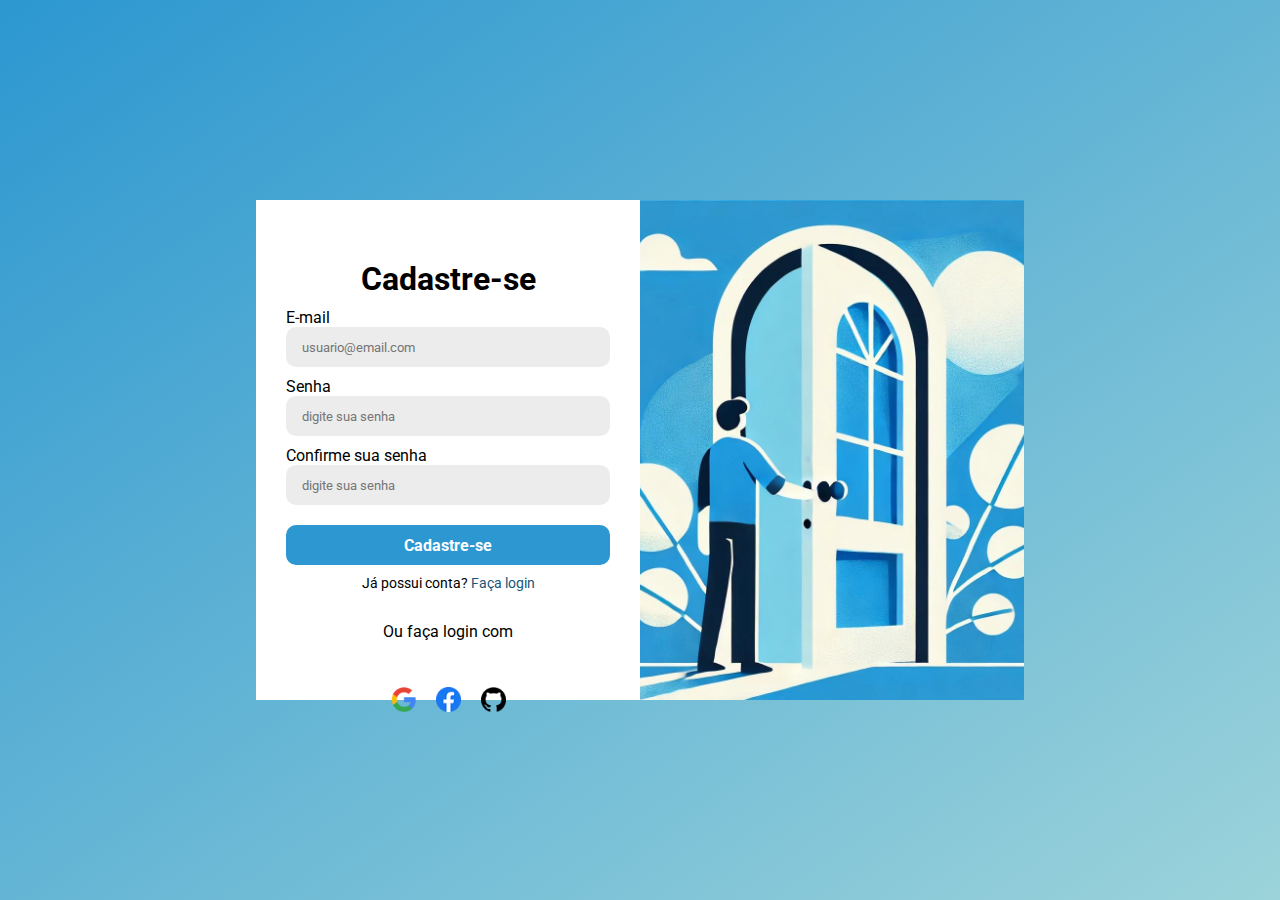
==== cadastro.html @ cd9cc807 "Initial commit" ====
<!DOCTYPE html>
<html lang="pt-br">
<head>
    <meta charset="UTF-8">
    <meta name="viewport" content="width=device-width, initial-scale=1.0">
    <title>Cadastre-se</title>
    <link rel="stylesheet" href="style/style.css">
    <link rel="stylesheet" href="style/resposividade.css">
</head>
<body>
    <main>
        <article class="container">
            <section id="imagem">
            
            </section>
            <section id="formulario">
                <h1>Cadastre-se</h1>
                <form action="cadastro.php" method="post" autocomplete="on">
                    <div class="campo">
                        <label for="e-mail">E-mail</label><br>
                        <input type="email" name="e-mail" id="e-mail" placeholder="usuario@email.com">
                    </div>
                    <div class="campo">
                        <label for="senha">Senha</label><br>
                        <input type="password" name="senha" id="senha" placeholder="digite sua senha" autocomplete="new-password">
                    </div>
                    <div class="campo">
                        <label for="confirmar-senha">Confirme sua senha</label><br>
                        <input type="password" name="confirmar-senha" id="confirmar-senha" placeholder="digite sua senha" autocomplete="current-password">
                    </div>
                </form>
                <button class="botao">Cadastre-se</button>
                <p class="fazer-login">Já possui conta? <a href="login.html" target="_self">Faça login</a></p>
                <div class="links">
                    <p>Ou faça login com</p>
                    <a href="#"><img src="image/google_icon-icons.com_62736.ico" alt="Google"></a>
                    <a href="#"><img src="image/facebook_logo_icon_147291.ico" alt="Facebook"></a>
                    <a href="#"><img src="image/github-logo_icon-icons.com_73546.ico" alt="GitHub"></a>
                    <!--Fazer a alteração do icone do github-->
                </div>
            </section>
        </article>
    </main>
</body>
</html>
---- style/style.css ----
@charset "UTF-8";

/*Versão mobile first*/

@import url('https://fonts.googleapis.com/css2?family=Roboto:ital,wght@0,100;0,300;0,400;0,500;0,700;0,900;1,100;1,300;1,400;1,500;1,700;1,900&display=swap');

:root {
    /*Cores primárias*/
    --primary: #2C97D0;
    --primary01: #165577;
    --primary02: #39BAFE;
    --primary03: #9CD3DA;
}

/*Configurações gerais e de posicionamento*/
* {
    font-family: "Roboto", serif;
    margin: 0px;
    padding: 0px;
    box-sizing: border-box;
}

body {
    background-color: var(--primary);
    width: 100vw;
    height: 100vh;
}

main {
    width: 100vw;
    height: 100vh;
    position: relative;
}

.container {
    background-color: var(--primary); 
    width: 100%;
    height: 100%;

    position: absolute;
    top: 50%;
    left: 50%;
    transform: translate(-50%, -50%);
    transition: width 0.2s ease, height 0.2s ease;
}

section#imagem {
    background: var(--primary03) url(../image/imagem-login.jpg) no-repeat center center;
    background-size: cover;
    width: 100%;
    height: 30%;
}

section#formulario {
    background-color: white;
    width: 100%;
    height: 70%;
    padding: 30px;
    border-top-left-radius: 40px;
}

#formulario h1 {
    text-align: center;
    font-size: 2em;
}

#formulario p {
    text-align: center;
    margin-bottom: 30px;
}

.campo {
    margin: 10px 0px;
}

.campo input {
    background-color: #ECECEC;
    width: 100%;
    height: 40px;
    padding-left: 16px;
    border: none;
    border-radius: 10px;
}

.campo input:focus-within {
    background-color: white;
}

.campo input[type=checkbox] {
    height: 12px;
    width: 12px;
}

.campo #nome {
    font-size: 0.9em;
}

.campo a {
    color: var(--primary01);
    text-decoration: none;
    font-size: 0.9em;
    float: right;
}

.botao {
    background-color: var(--primary);
    color: white;
    font-weight: bold;
    font-size: 1em;
    width: 100%;
    height: 40px;
    margin-top: 10px;
    border: none;
    border-radius: 10px;
    transition: 100ms ease;
    cursor: pointer;
}

.botao-voltar {
    background-color: white;
    color: var(--primary);
    font-weight: bold;
    font-size: 1em;
    width: 100%;
    height: 40px;
    border: 2px solid var(--primary);
    border-radius: 10px;
    margin-top: 10px;
    transition: 100ms ease;
    cursor: pointer;
}

.botao:hover, .botao-voltar:hover {
    background-color: var(--primary01);
    color: white;
    border: none;
}

.botao:active, .botao-voltar:active {
    background-color: #113E56;
}

.cadastre-se, .fazer-login {
    font-size: 0.9em;
    margin: 10px 0px 20px 0px;
}

.cadastre-se a, .fazer-login a {
    color: var(--primary01);
    text-decoration: none;
}

.fazer-login {
    text-align: center;
}

.links {
    text-align: center;
}

.links p {
    text-align: center;
    margin-top: 10px;
}

.links img {
    height: 25px;
    margin: 16px 8px;
}
---- style/resposividade.css ----
@charset "UTF-8";

/*Tela médias*/
@media screen and (min-width: 768px) and (max-width: 992px) {
    body {
        background-image: linear-gradient(to top left, #9CD3DA, #2C97D0);
    }
    
    .container {
        width: 80%;
        height: 500px;
    }

    section#imagem {
        float: left;
        width: 40%;
        height: 100%;
    }

    section#formulario {
        float: right;
        width: 60%;
        height: 100%;
        padding: 30px;
        border-top-left-radius: 0px;
    }

    #formulario h1 {
        margin-bottom: 30px;
    }
}

/*telas grandes*/
@media screen and (min-width: 992px) {
    body {
        background-image: linear-gradient(to top left, #9CD3DA, #2C97D0);
    }

    .container {
        width: 60%;
        height: 500px;
    }

    section#imagem {
        float: right;
        width: 50%;
        height: 100%;
    }

    section#formulario {
        float: left;
        width: 50%;
        height: 100%;
        padding: 30px;
        border-top-left-radius: 0px;
    }

    #formulario h1 {
        margin-top: 30px;
    }
}
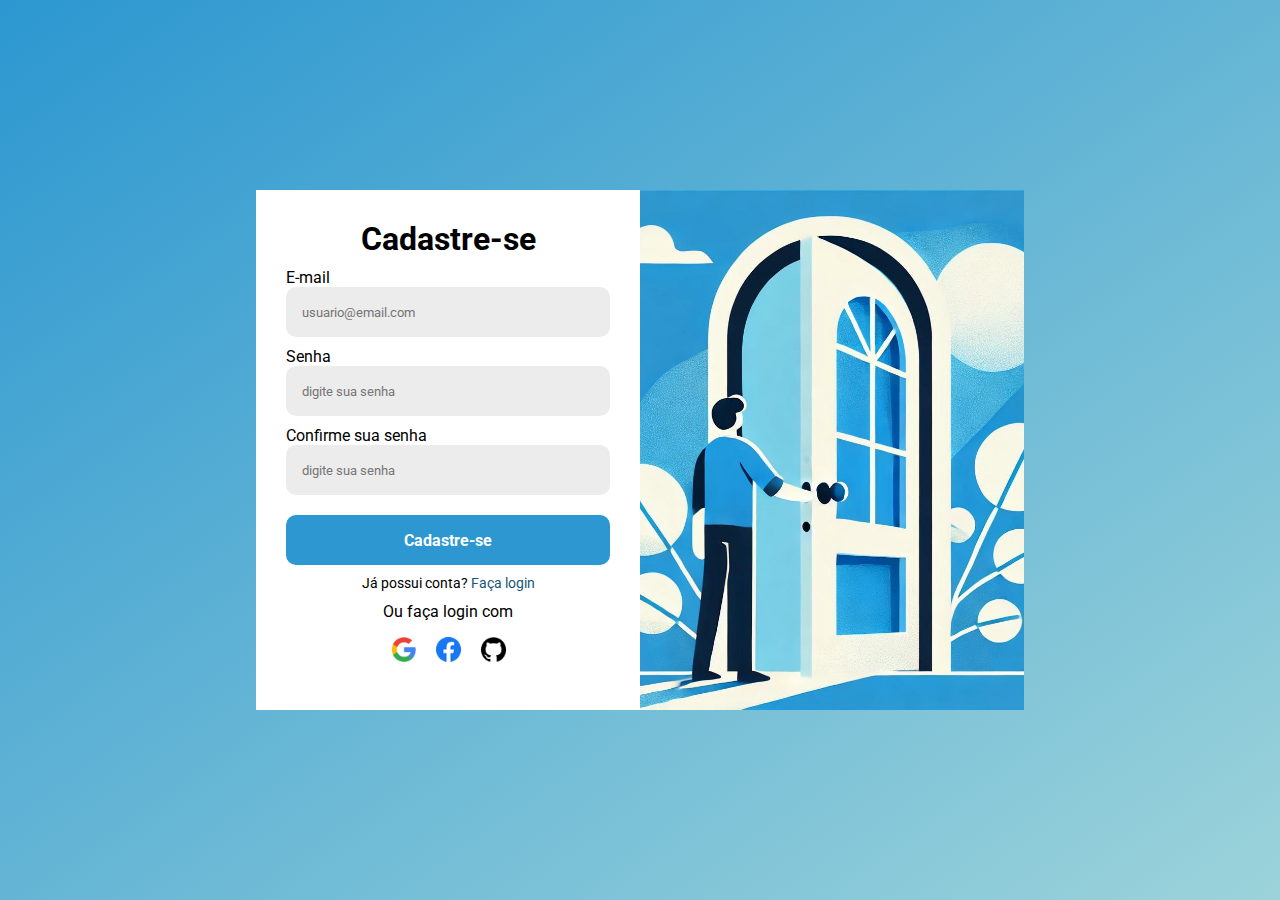
==== commit b667bdf3: "ajustes" ====
--- a/cadastro.html
+++ b/cadastro.html
@@ -30,7 +30,7 @@
                     </div>
                 </form>
                 <button class="botao">Cadastre-se</button>
-                <p class="fazer-login">Já possui conta? <a href="login.html" target="_self">Faça login</a></p>
+                <p class="fazer-login">Já possui conta? <a href="index.html" target="_self">Faça login</a></p>
                 <div class="links">
                     <p>Ou faça login com</p>
                     <a href="#"><img src="image/google_icon-icons.com_62736.ico" alt="Google"></a>
--- a/style/style.css
+++ b/style/style.css
@@ -5,14 +5,12 @@
 @import url('https://fonts.googleapis.com/css2?family=Roboto:ital,wght@0,100;0,300;0,400;0,500;0,700;0,900;1,100;1,300;1,400;1,500;1,700;1,900&display=swap');
 
 :root {
-    /*Cores primárias*/
     --primary: #2C97D0;
     --primary01: #165577;
     --primary02: #39BAFE;
     --primary03: #9CD3DA;
 }
 
-/*Configurações gerais e de posicionamento*/
 * {
     font-family: "Roboto", serif;
     margin: 0px;
@@ -48,14 +46,14 @@
     background: var(--primary03) url(../image/imagem-login.jpg) no-repeat center center;
     background-size: cover;
     width: 100%;
-    height: 30%;
+    height: 25%;
 }
 
 section#formulario {
     background-color: white;
     width: 100%;
-    height: 70%;
-    padding: 30px;
+    height: 75%;
+    padding: 10px 30px;
     border-top-left-radius: 40px;
 }
 
@@ -66,7 +64,6 @@
 
 #formulario p {
     text-align: center;
-    margin-bottom: 30px;
 }
 
 .campo {
@@ -76,7 +73,7 @@
 .campo input {
     background-color: #ECECEC;
     width: 100%;
-    height: 40px;
+    height: 50px;
     padding-left: 16px;
     border: none;
     border-radius: 10px;
@@ -91,7 +88,7 @@
     width: 12px;
 }
 
-.campo #nome {
+.campo #lembre-me {
     font-size: 0.9em;
 }
 
@@ -108,7 +105,7 @@
     font-weight: bold;
     font-size: 1em;
     width: 100%;
-    height: 40px;
+    height: 50px;
     margin-top: 10px;
     border: none;
     border-radius: 10px;
@@ -122,7 +119,7 @@
     font-weight: bold;
     font-size: 1em;
     width: 100%;
-    height: 40px;
+    height: 60px;
     border: 2px solid var(--primary);
     border-radius: 10px;
     margin-top: 10px;
@@ -142,7 +139,7 @@
 
 .cadastre-se, .fazer-login {
     font-size: 0.9em;
-    margin: 10px 0px 20px 0px;
+    margin: 10px 0px 10px 0px;
 }
 
 .cadastre-se a, .fazer-login a {
@@ -158,11 +155,6 @@
     text-align: center;
 }
 
-.links p {
-    text-align: center;
-    margin-top: 10px;
-}
-
 .links img {
     height: 25px;
     margin: 16px 8px;
--- a/style/resposividade.css
+++ b/style/resposividade.css
@@ -8,7 +8,7 @@
     
     .container {
         width: 80%;
-        height: 500px;
+        height: 520px;
     }
 
     section#imagem {
@@ -25,8 +25,16 @@
         border-top-left-radius: 0px;
     }
 
+    .campo input {
+        height: 50px;
+    }
+
     #formulario h1 {
         margin-bottom: 30px;
+    }
+
+    .botao {
+        height: 50px;
     }
 }
 
@@ -38,7 +46,7 @@
 
     .container {
         width: 60%;
-        height: 500px;
+        height: 520px;
     }
 
     section#imagem {
@@ -55,7 +63,11 @@
         border-top-left-radius: 0px;
     }
 
-    #formulario h1 {
-        margin-top: 30px;
+    .campo input {
+        height: 50px;
+    }
+
+    .botao {
+        height: 50px;
     }
 }